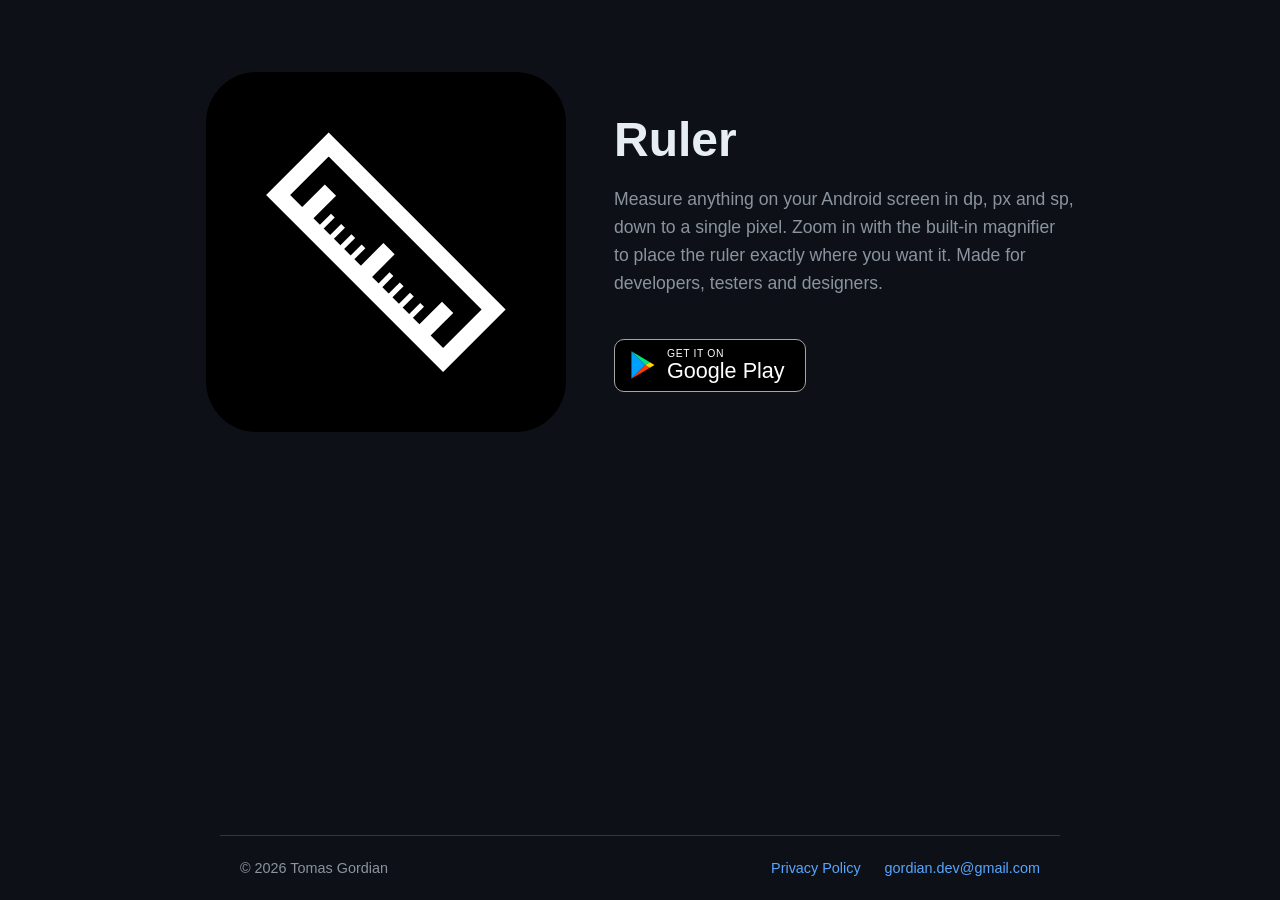
==== index.html @ 3ef55dac "fix: point Google Play button to the app's store listing" ====
<!doctype html>
<html lang="en">
<head>
<meta charset="utf-8">
<meta name="viewport" content="width=device-width, initial-scale=1">
<title>Ruler</title>
<meta name="description" content="Measure anything on your Android screen in dp, px and sp, down to a single pixel. Zoom in with the built-in magnifier to place the ruler exactly where you want it. Made for developers, testers and designers.">
<link rel="icon" type="image/svg+xml" href="favicon.svg">
<link rel="stylesheet" href="style.css">
<style>
  main { flex: 1; width: 100%; box-sizing: border-box; max-width: 960px; margin: 0 auto; padding: 72px 20px; display: flex; align-items: flex-start; justify-content: center; }
  .hero { display: flex; align-items: center; gap: 48px; }
  .icon { flex: none; width: 360px; height: 360px; -webkit-user-drag: none; user-select: none; }
  .hero > div { max-width: 460px; }
  h1 { font-size: 3rem; margin: 0 0 8px; }
  p { font-size: 1.1rem; line-height: 1.6; color: #8b949e; }
  .button { display: inline-block; margin: 24px 6px 0; padding: 12px 24px; background: #238636; color: #fff; text-decoration: none; border-radius: 8px; font-weight: 600; }
  .button:hover { background: #2ea043; }
  .play { display: inline-flex; align-items: center; gap: 10px; margin: 24px 0 0; padding: 8px 20px 8px 14px; background: #000; color: #fff; text-decoration: none; border: 1px solid #a6a6a6; border-radius: 10px; text-align: left; vertical-align: top; }
  .play:hover { background: #1a1a1a; }
  .play svg { width: 28px; height: 30px; }
  .play small { display: block; font-size: 0.65rem; letter-spacing: 0.06em; text-transform: uppercase; line-height: 1.1; }
  .play strong { display: block; font-size: 1.35rem; font-weight: 500; line-height: 1.1; }
  @media (max-width: 640px) { .hero { flex-direction: column; gap: 24px; text-align: center; } .icon { width: 180px; height: 180px; } .hero > div { max-width: none; } }
</style>
</head>
<body>
<main>
  <div class="hero">
  <img class="icon" draggable="false" src="icon.svg" alt="Ruler icon" width="360" height="360">
  <div>
  <h1>Ruler</h1>
  <p>Measure anything on your Android screen in dp, px and sp, down to a single pixel. Zoom in with the built-in magnifier to place the ruler exactly where you want it. Made for developers, testers and designers.</p>
  <a class="play" href="https://play.google.com/store/apps/details?id=com.gordian.ruler">
    <svg viewBox="0 0 24 26" aria-hidden="true"><path fill="#00A0FF" d="M2 1L14 13L2 25Z"/><path fill="#00E676" d="M2 1L18 10.6L14 13Z"/><path fill="#FF3D00" d="M2 25L18 15.4L14 13Z"/><path fill="#FFD600" d="M18 10.6L22 13L18 15.4L14 13Z"/></svg>
    <span><small>Get it on</small><strong>Google Play</strong></span>
  </a>
  </div>
  </div>
</main>
<footer>
  <span>&copy; 2026 Tomas Gordian</span>
  <nav><a href="privacy-policy/">Privacy Policy</a><a href="mailto:gordian.dev@gmail.com">gordian.dev@gmail.com</a></nav>
</footer>
</body>
</html>
---- style.css ----
body { font-family: -apple-system, BlinkMacSystemFont, "Segoe UI", Roboto, sans-serif; margin: 0; min-height: 100vh; display: flex; flex-direction: column; background: #0d1117; color: #e6edf3; }
footer { width: 100%; box-sizing: border-box; max-width: 840px; margin: 0 auto; padding: 24px 20px; border-top: 1px solid #30363d; display: flex; justify-content: space-between; flex-wrap: wrap; gap: 8px 24px; color: #8b949e; font-size: 0.9rem; }
footer a { color: #58a6ff; text-decoration: none; }
footer a:hover { text-decoration: underline; }
footer nav { display: flex; gap: 24px; }
@media (max-width: 640px) { footer { flex-direction: column; align-items: center; text-align: center; } }
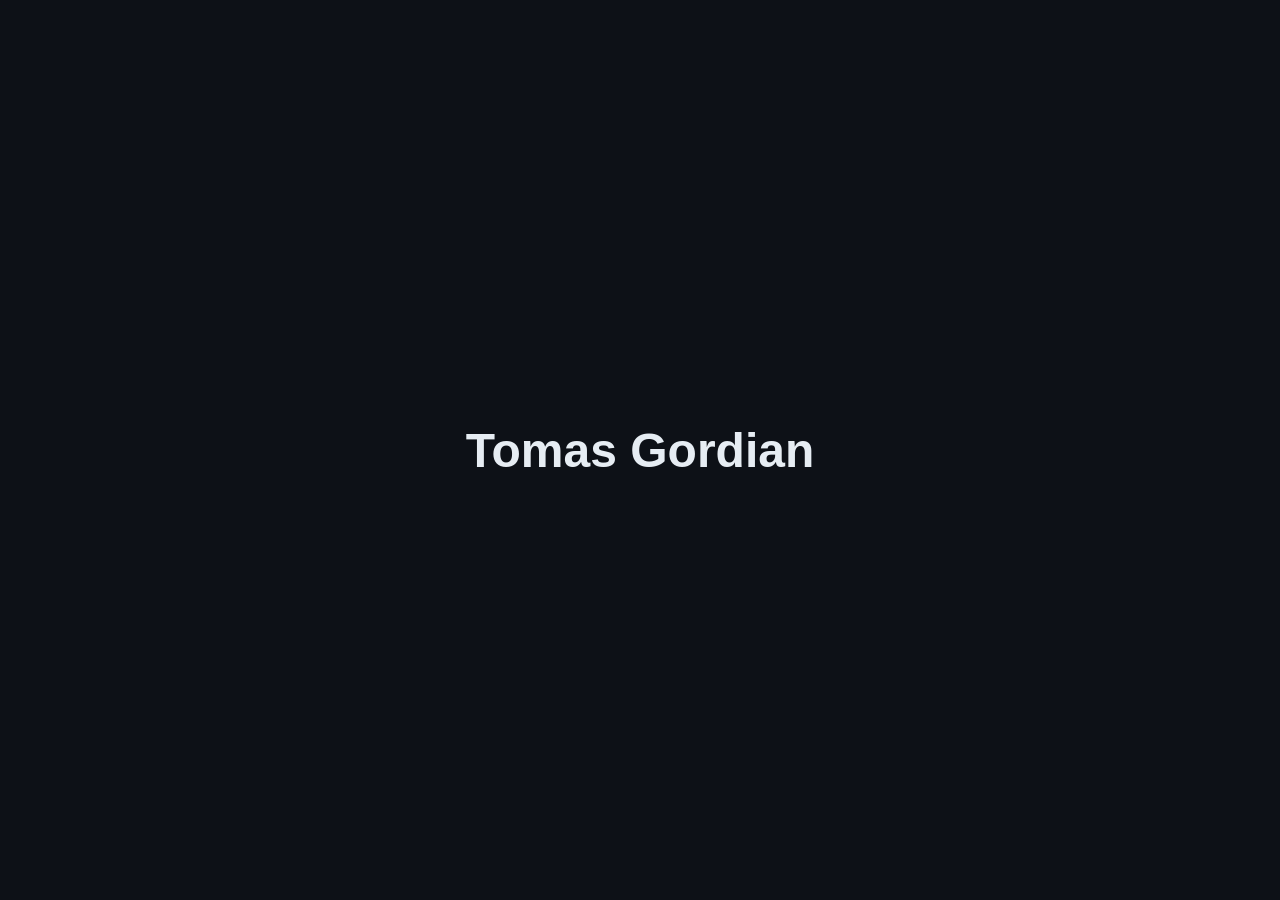
==== commit 2576fda1: "refactor: move Ruler site to /ruler-app and add personal root page The root of tomasgordian.com now " ====
--- a/index.html
+++ b/index.html
@@ -3,44 +3,16 @@
 <head>
 <meta charset="utf-8">
 <meta name="viewport" content="width=device-width, initial-scale=1">
-<title>Ruler</title>
-<meta name="description" content="Measure anything on your Android screen in dp, px and sp, down to a single pixel. Zoom in with the built-in magnifier to place the ruler exactly where you want it. Made for developers, testers and designers.">
-<link rel="icon" type="image/svg+xml" href="favicon.svg">
+<title>Tomas Gordian</title>
 <link rel="stylesheet" href="style.css">
 <style>
-  main { flex: 1; width: 100%; box-sizing: border-box; max-width: 960px; margin: 0 auto; padding: 72px 20px; display: flex; align-items: flex-start; justify-content: center; }
-  .hero { display: flex; align-items: center; gap: 48px; }
-  .icon { flex: none; width: 360px; height: 360px; -webkit-user-drag: none; user-select: none; }
-  .hero > div { max-width: 460px; }
-  h1 { font-size: 3rem; margin: 0 0 8px; }
-  p { font-size: 1.1rem; line-height: 1.6; color: #8b949e; }
-  .button { display: inline-block; margin: 24px 6px 0; padding: 12px 24px; background: #238636; color: #fff; text-decoration: none; border-radius: 8px; font-weight: 600; }
-  .button:hover { background: #2ea043; }
-  .play { display: inline-flex; align-items: center; gap: 10px; margin: 24px 0 0; padding: 8px 20px 8px 14px; background: #000; color: #fff; text-decoration: none; border: 1px solid #a6a6a6; border-radius: 10px; text-align: left; vertical-align: top; }
-  .play:hover { background: #1a1a1a; }
-  .play svg { width: 28px; height: 30px; }
-  .play small { display: block; font-size: 0.65rem; letter-spacing: 0.06em; text-transform: uppercase; line-height: 1.1; }
-  .play strong { display: block; font-size: 1.35rem; font-weight: 500; line-height: 1.1; }
-  @media (max-width: 640px) { .hero { flex-direction: column; gap: 24px; text-align: center; } .icon { width: 180px; height: 180px; } .hero > div { max-width: none; } }
+  main { flex: 1; display: flex; align-items: center; justify-content: center; padding: 20px; }
+  h1 { font-size: 3rem; margin: 0; text-align: center; }
 </style>
 </head>
 <body>
 <main>
-  <div class="hero">
-  <img class="icon" draggable="false" src="icon.svg" alt="Ruler icon" width="360" height="360">
-  <div>
-  <h1>Ruler</h1>
-  <p>Measure anything on your Android screen in dp, px and sp, down to a single pixel. Zoom in with the built-in magnifier to place the ruler exactly where you want it. Made for developers, testers and designers.</p>
-  <a class="play" href="https://play.google.com/store/apps/details?id=com.gordian.ruler">
-    <svg viewBox="0 0 24 26" aria-hidden="true"><path fill="#00A0FF" d="M2 1L14 13L2 25Z"/><path fill="#00E676" d="M2 1L18 10.6L14 13Z"/><path fill="#FF3D00" d="M2 25L18 15.4L14 13Z"/><path fill="#FFD600" d="M18 10.6L22 13L18 15.4L14 13Z"/></svg>
-    <span><small>Get it on</small><strong>Google Play</strong></span>
-  </a>
-  </div>
-  </div>
+  <h1>Tomas Gordian</h1>
 </main>
-<footer>
-  <span>&copy; 2026 Tomas Gordian</span>
-  <nav><a href="privacy-policy/">Privacy Policy</a><a href="mailto:gordian.dev@gmail.com">gordian.dev@gmail.com</a></nav>
-</footer>
 </body>
 </html>
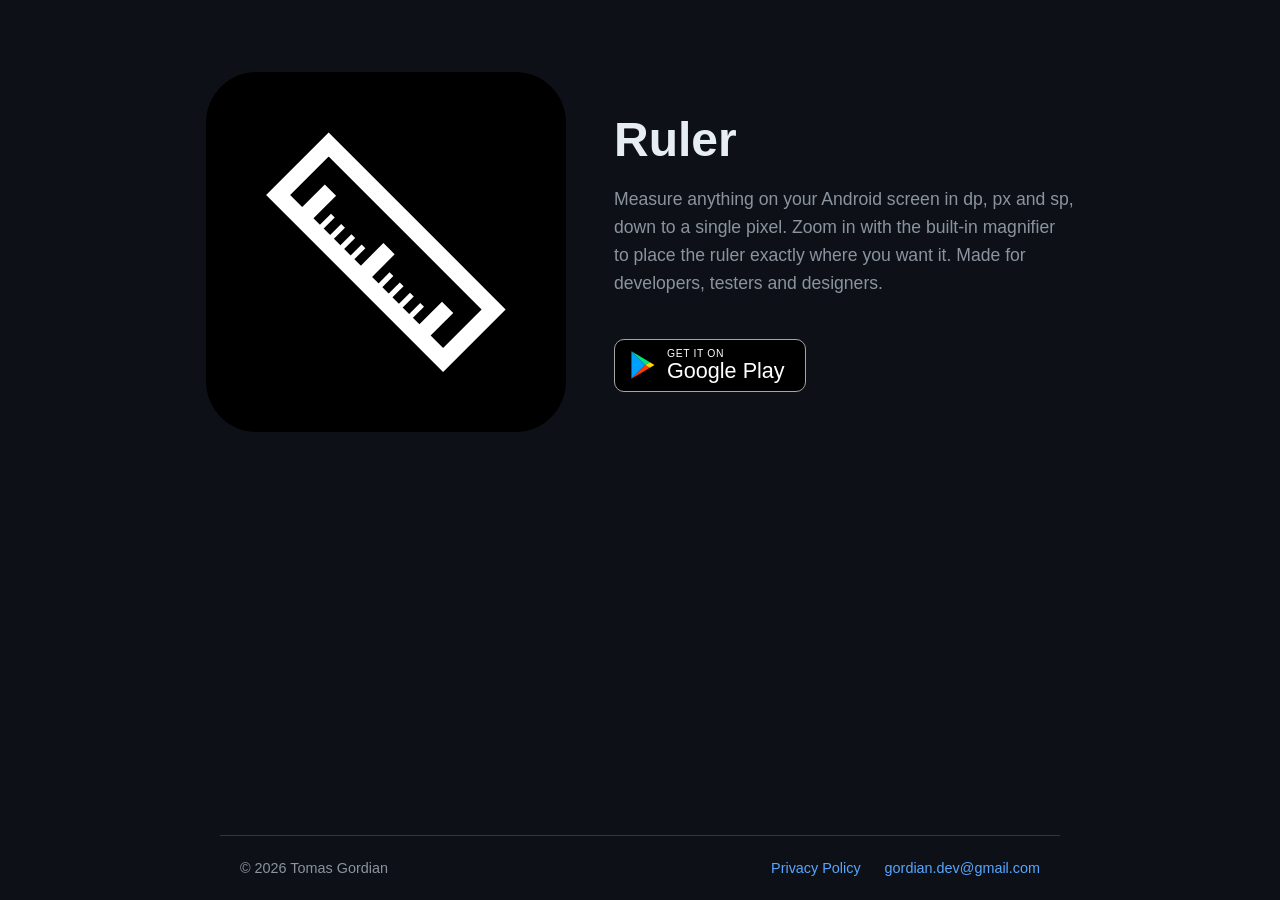
==== commit be36178a: "feat: add Ruler landing page and privacy policy Co-Authored-By: Claude Opus 5.5 <noreply@anthropic.c" ====
--- a/index.html
+++ b/index.html
@@ -3,16 +3,44 @@
 <head>
 <meta charset="utf-8">
 <meta name="viewport" content="width=device-width, initial-scale=1">
-<title>Tomas Gordian</title>
+<title>Ruler</title>
+<meta name="description" content="Measure anything on your Android screen in dp, px and sp, down to a single pixel. Zoom in with the built-in magnifier to place the ruler exactly where you want it. Made for developers, testers and designers.">
+<link rel="icon" type="image/svg+xml" href="favicon.svg">
 <link rel="stylesheet" href="style.css">
 <style>
-  main { flex: 1; display: flex; align-items: center; justify-content: center; padding: 20px; }
-  h1 { font-size: 3rem; margin: 0; text-align: center; }
+  main { flex: 1; width: 100%; box-sizing: border-box; max-width: 960px; margin: 0 auto; padding: 72px 20px; display: flex; align-items: flex-start; justify-content: center; }
+  .hero { display: flex; align-items: center; gap: 48px; }
+  .icon { flex: none; width: 360px; height: 360px; -webkit-user-drag: none; user-select: none; }
+  .hero > div { max-width: 460px; }
+  h1 { font-size: 3rem; margin: 0 0 8px; }
+  p { font-size: 1.1rem; line-height: 1.6; color: #8b949e; }
+  .button { display: inline-block; margin: 24px 6px 0; padding: 12px 24px; background: #238636; color: #fff; text-decoration: none; border-radius: 8px; font-weight: 600; }
+  .button:hover { background: #2ea043; }
+  .play { display: inline-flex; align-items: center; gap: 10px; margin: 24px 0 0; padding: 8px 20px 8px 14px; background: #000; color: #fff; text-decoration: none; border: 1px solid #a6a6a6; border-radius: 10px; text-align: left; vertical-align: top; }
+  .play:hover { background: #1a1a1a; }
+  .play svg { width: 28px; height: 30px; }
+  .play small { display: block; font-size: 0.65rem; letter-spacing: 0.06em; text-transform: uppercase; line-height: 1.1; }
+  .play strong { display: block; font-size: 1.35rem; font-weight: 500; line-height: 1.1; }
+  @media (max-width: 640px) { .hero { flex-direction: column; gap: 24px; text-align: center; } .icon { width: 180px; height: 180px; } .hero > div { max-width: none; } }
 </style>
 </head>
 <body>
 <main>
-  <h1>Tomas Gordian</h1>
+  <div class="hero">
+  <img class="icon" draggable="false" src="icon.svg" alt="Ruler icon" width="360" height="360">
+  <div>
+  <h1>Ruler</h1>
+  <p>Measure anything on your Android screen in dp, px and sp, down to a single pixel. Zoom in with the built-in magnifier to place the ruler exactly where you want it. Made for developers, testers and designers.</p>
+  <a class="play" href="https://play.google.com/store/apps/details?id=com.gordian.ruler">
+    <svg viewBox="0 0 24 26" aria-hidden="true"><path fill="#00A0FF" d="M2 1L14 13L2 25Z"/><path fill="#00E676" d="M2 1L18 10.6L14 13Z"/><path fill="#FF3D00" d="M2 25L18 15.4L14 13Z"/><path fill="#FFD600" d="M18 10.6L22 13L18 15.4L14 13Z"/></svg>
+    <span><small>Get it on</small><strong>Google Play</strong></span>
+  </a>
+  </div>
+  </div>
 </main>
+<footer>
+  <span>&copy; 2026 Tomas Gordian</span>
+  <nav><a href="privacy-policy/">Privacy Policy</a><a href="mailto:gordian.dev@gmail.com">gordian.dev@gmail.com</a></nav>
+</footer>
 </body>
 </html>
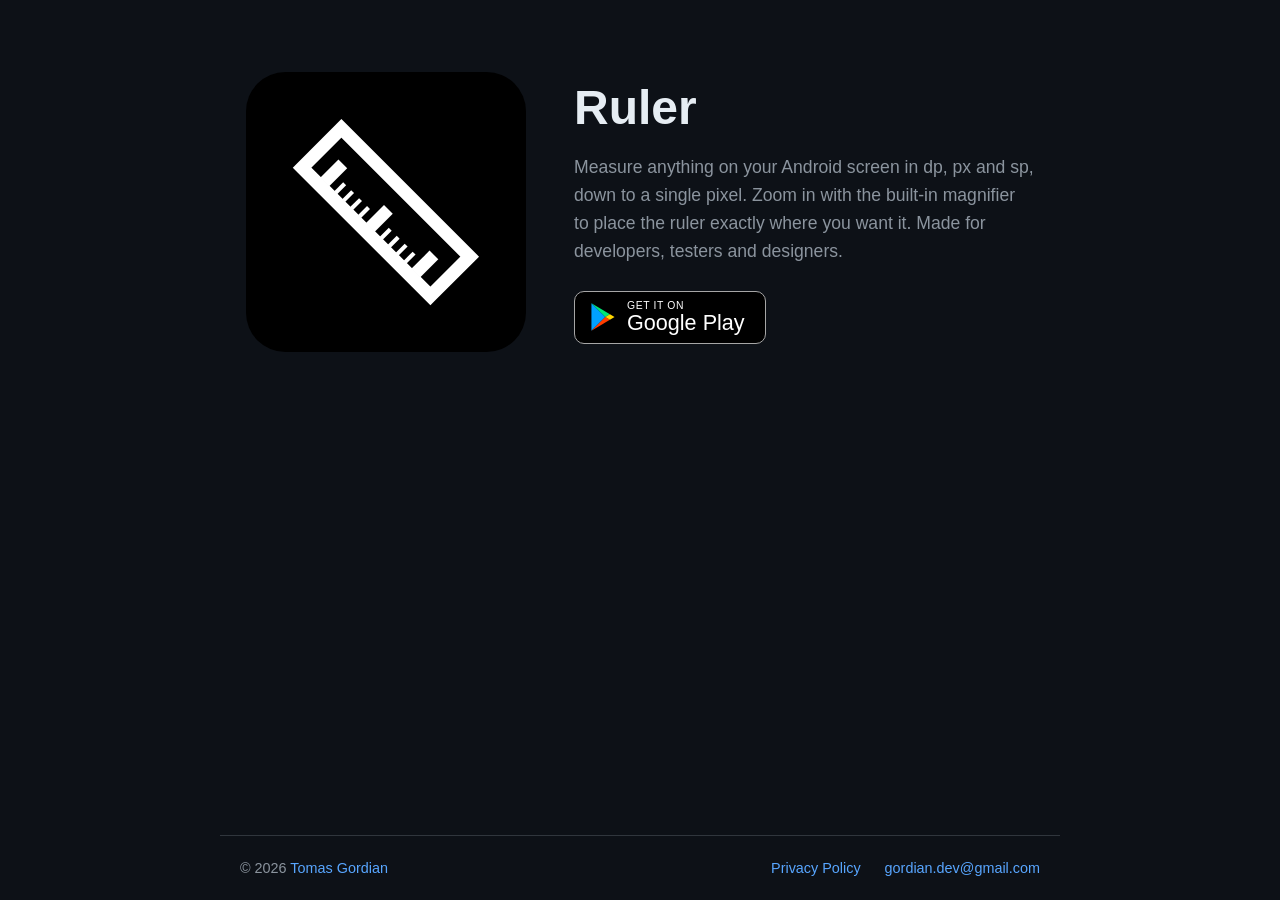
==== commit a4496574: "style: link footer name to tomasgordian.com and tighten hero layout Shrink the app icon from 360px t" ====
--- a/index.html
+++ b/index.html
@@ -10,13 +10,13 @@
 <style>
   main { flex: 1; width: 100%; box-sizing: border-box; max-width: 960px; margin: 0 auto; padding: 72px 20px; display: flex; align-items: flex-start; justify-content: center; }
   .hero { display: flex; align-items: center; gap: 48px; }
-  .icon { flex: none; width: 360px; height: 360px; -webkit-user-drag: none; user-select: none; }
+  .icon { flex: none; width: 280px; height: 280px; -webkit-user-drag: none; user-select: none; }
   .hero > div { max-width: 460px; }
   h1 { font-size: 3rem; margin: 0 0 8px; }
   p { font-size: 1.1rem; line-height: 1.6; color: #8b949e; }
   .button { display: inline-block; margin: 24px 6px 0; padding: 12px 24px; background: #238636; color: #fff; text-decoration: none; border-radius: 8px; font-weight: 600; }
   .button:hover { background: #2ea043; }
-  .play { display: inline-flex; align-items: center; gap: 10px; margin: 24px 0 0; padding: 8px 20px 8px 14px; background: #000; color: #fff; text-decoration: none; border: 1px solid #a6a6a6; border-radius: 10px; text-align: left; vertical-align: top; }
+  .play { display: inline-flex; align-items: center; gap: 10px; margin: 8px 0 0; padding: 8px 20px 8px 14px; background: #000; color: #fff; text-decoration: none; border: 1px solid #a6a6a6; border-radius: 10px; text-align: left; vertical-align: top; }
   .play:hover { background: #1a1a1a; }
   .play svg { width: 28px; height: 30px; }
   .play small { display: block; font-size: 0.65rem; letter-spacing: 0.06em; text-transform: uppercase; line-height: 1.1; }
@@ -27,7 +27,7 @@
 <body>
 <main>
   <div class="hero">
-  <img class="icon" draggable="false" src="icon.svg" alt="Ruler icon" width="360" height="360">
+  <img class="icon" draggable="false" src="icon.svg" alt="Ruler icon" width="280" height="280">
   <div>
   <h1>Ruler</h1>
   <p>Measure anything on your Android screen in dp, px and sp, down to a single pixel. Zoom in with the built-in magnifier to place the ruler exactly where you want it. Made for developers, testers and designers.</p>
@@ -39,7 +39,7 @@
   </div>
 </main>
 <footer>
-  <span>&copy; 2026 Tomas Gordian</span>
+  <span>&copy; 2026 <a href="https://tomasgordian.com">Tomas Gordian</a></span>
   <nav><a href="privacy-policy/">Privacy Policy</a><a href="mailto:gordian.dev@gmail.com">gordian.dev@gmail.com</a></nav>
 </footer>
 </body>
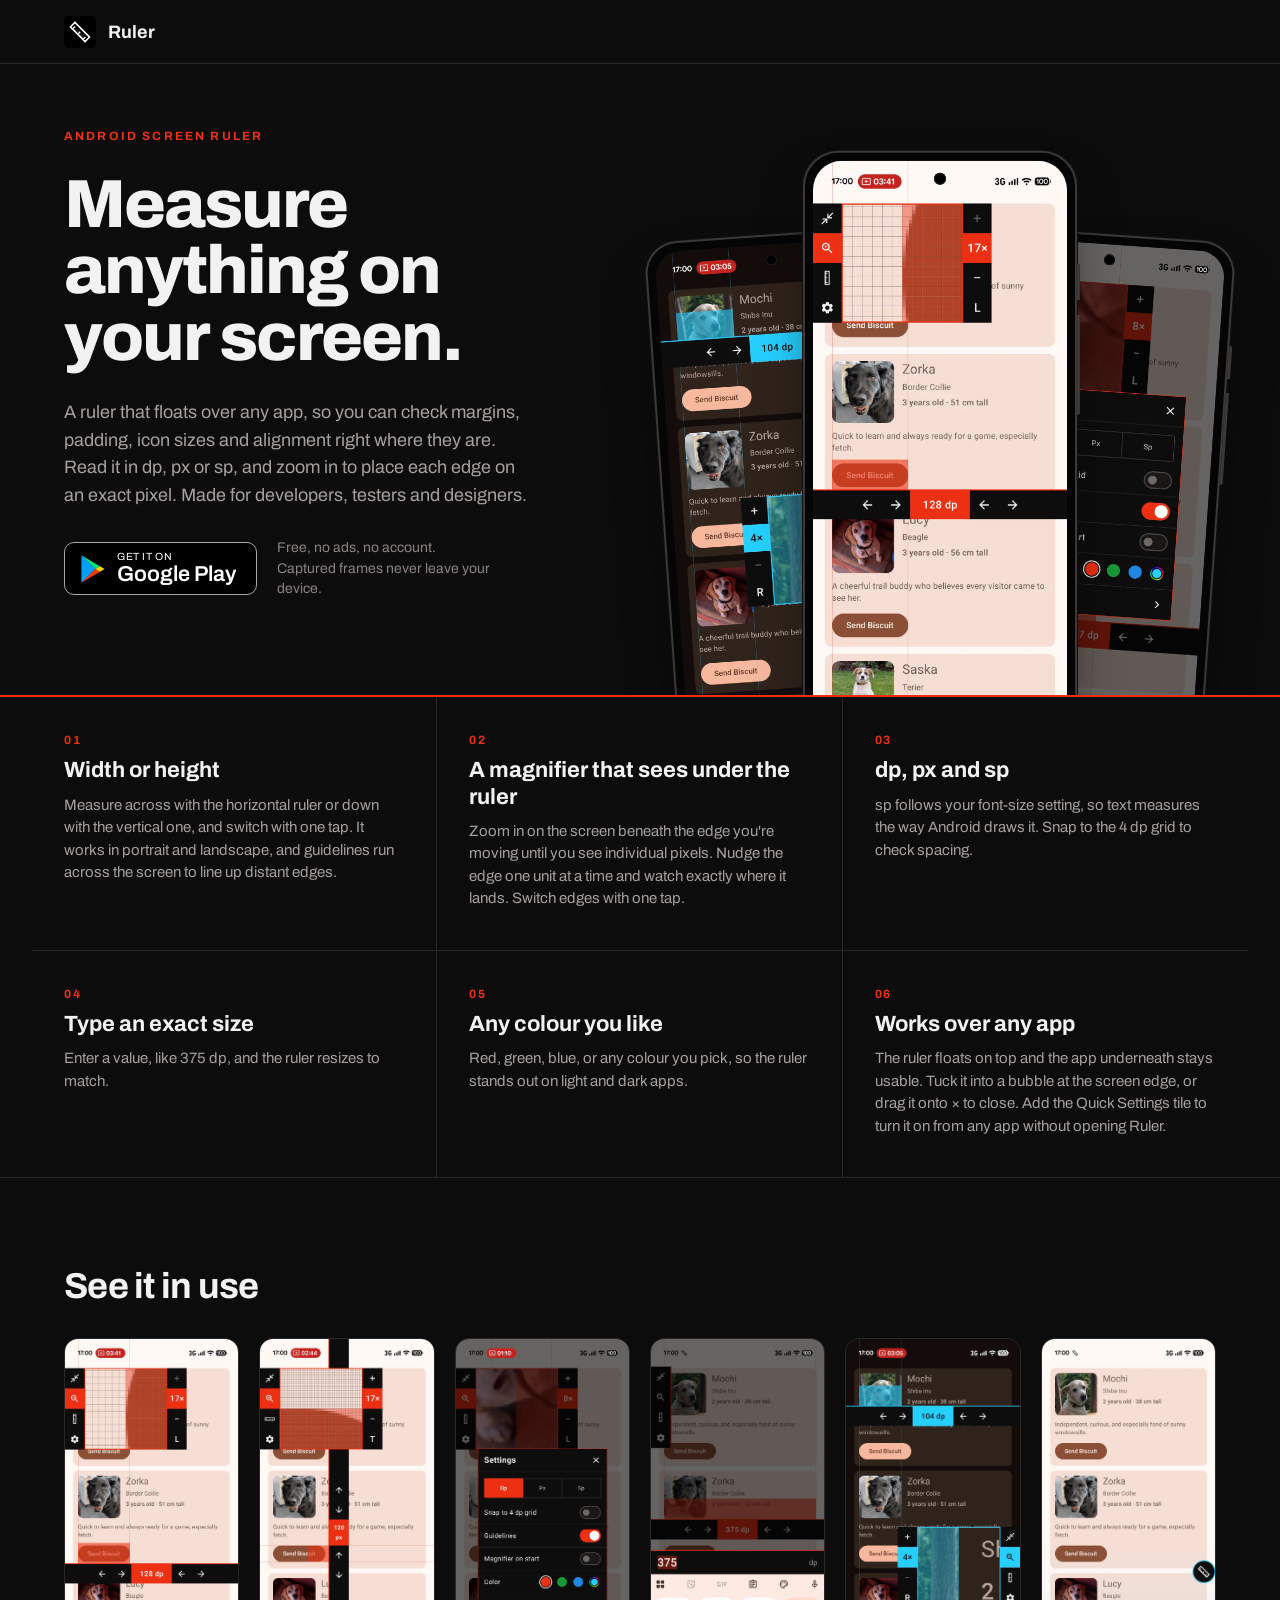
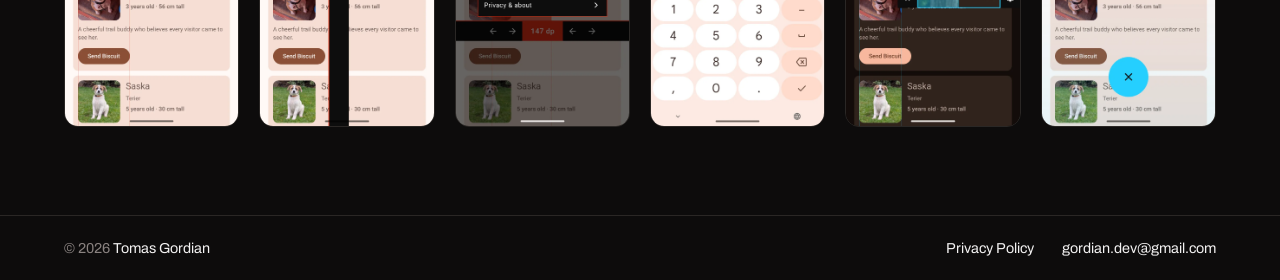
==== commit 6165ce6b: "feat: redesign landing page with feature grid and screenshot gallery Rework the hero with three Pixe" ====
--- a/index.html
+++ b/index.html
@@ -1,46 +1,87 @@
 <!doctype html>
 <html lang="en">
+
 <head>
 <meta charset="utf-8">
 <meta name="viewport" content="width=device-width, initial-scale=1">
-<title>Ruler</title>
-<meta name="description" content="Measure anything on your Android screen in dp, px and sp, down to a single pixel. Zoom in with the built-in magnifier to place the ruler exactly where you want it. Made for developers, testers and designers.">
+<title>Ruler — measure anything on your Android screen</title>
+<meta name="description" content="A ruler that floats over any Android app. Measure in dp, px and sp, down to a single pixel, with a built-in magnifier. Made for developers, testers and designers.">
+<meta name="theme-color" content="#0d0c0c">
+<meta property="og:title" content="Ruler — measure anything on your Android screen">
+<meta property="og:description" content="A ruler that floats over any Android app. Measure in dp, px and sp, down to a single pixel.">
+<meta property="og:url" content="https://ruler.tomasgordian.com/">
 <link rel="icon" type="image/svg+xml" href="favicon.svg">
-<link rel="stylesheet" href="style.css">
-<style>
-  main { flex: 1; width: 100%; box-sizing: border-box; max-width: 960px; margin: 0 auto; padding: 72px 20px; display: flex; align-items: flex-start; justify-content: center; }
-  .hero { display: flex; align-items: center; gap: 48px; }
-  .icon { flex: none; width: 280px; height: 280px; -webkit-user-drag: none; user-select: none; }
-  .hero > div { max-width: 460px; }
-  h1 { font-size: 3rem; margin: 0 0 8px; }
-  p { font-size: 1.1rem; line-height: 1.6; color: #8b949e; }
-  .button { display: inline-block; margin: 24px 6px 0; padding: 12px 24px; background: #238636; color: #fff; text-decoration: none; border-radius: 8px; font-weight: 600; }
-  .button:hover { background: #2ea043; }
-  .play { display: inline-flex; align-items: center; gap: 10px; margin: 8px 0 0; padding: 8px 20px 8px 14px; background: #000; color: #fff; text-decoration: none; border: 1px solid #a6a6a6; border-radius: 10px; text-align: left; vertical-align: top; }
-  .play:hover { background: #1a1a1a; }
-  .play svg { width: 28px; height: 30px; }
-  .play small { display: block; font-size: 0.65rem; letter-spacing: 0.06em; text-transform: uppercase; line-height: 1.1; }
-  .play strong { display: block; font-size: 1.35rem; font-weight: 500; line-height: 1.1; }
-  @media (max-width: 640px) { .hero { flex-direction: column; gap: 24px; text-align: center; } .icon { width: 180px; height: 180px; } .hero > div { max-width: none; } }
-</style>
+<link rel="preconnect" href="https://fonts.googleapis.com">
+<link rel="preconnect" href="https://fonts.gstatic.com" crossorigin>
+<link href="https://fonts.googleapis.com/css2?family=Archivo:wght@400;600;700;800&display=swap" rel="stylesheet">
+<link rel="stylesheet" href="css/style.css">
+<link rel="stylesheet" href="css/home.css">
+<script src="js/gallery.js" defer></script>
 </head>
+
 <body>
-<main>
-  <div class="hero">
-  <img class="icon" draggable="false" src="icon.svg" alt="Ruler icon" width="280" height="280">
-  <div>
-  <h1>Ruler</h1>
-  <p>Measure anything on your Android screen in dp, px and sp, down to a single pixel. Zoom in with the built-in magnifier to place the ruler exactly where you want it. Made for developers, testers and designers.</p>
-  <a class="play" href="https://play.google.com/store/apps/details?id=com.gordian.ruler">
-    <svg viewBox="0 0 24 26" aria-hidden="true"><path fill="#00A0FF" d="M2 1L14 13L2 25Z"/><path fill="#00E676" d="M2 1L18 10.6L14 13Z"/><path fill="#FF3D00" d="M2 25L18 15.4L14 13Z"/><path fill="#FFD600" d="M18 10.6L22 13L18 15.4L14 13Z"/></svg>
-    <span><small>Get it on</small><strong>Google Play</strong></span>
-  </a>
-  </div>
-  </div>
+<header class="top">
+  <a class="brand" href="./"><img src="icon.svg" alt="" width="32" height="32">Ruler</a></header>
+
+<main style="overflow-x: clip;">
+  <section class="hero">
+    <div class="hero-copy">
+      <div class="kicker">Android screen ruler</div>
+      <h1>Measure anything on your screen.</h1>
+      <p class="lede">A ruler that floats over any app, so you can check margins, padding, icon sizes and alignment right where they are. Read it in dp, px or sp, and zoom in to place each edge on an exact pixel. Made for developers, testers and designers.</p>
+      <div class="cta">
+        <a class="play" href="https://play.google.com/store/apps/details?id=com.gordian.ruler">
+          <svg viewBox="0 0 24 26" aria-hidden="true"><path fill="#00A0FF" d="M2 1L14 13L2 25Z"/><path fill="#00E676" d="M2 1L18 10.6L14 13Z"/><path fill="#FF3D00" d="M2 25L18 15.4L14 13Z"/><path fill="#FFD600" d="M18 10.6L22 13L18 15.4L14 13Z"/></svg>
+          <span><small>Get it on</small><strong>Google Play</strong></span>
+        </a>
+        <span class="note">Free, no ads, no account. Captured frames never leave your device.</span>
+      </div>
+    </div>
+    <div class="phones" aria-hidden="true">
+      <div class="phone left"><img src="screenshots/custom-color-dark.webp" alt="" width="800" height="1785"></div>
+      <div class="phone mid"><img src="screenshots/measure-width.webp" alt="" width="800" height="1785" fetchpriority="high"></div>
+      <div class="phone right"><img src="screenshots/settings.webp" alt="" width="800" height="1785"></div>
+    </div>
+  </section>
+
+  <section class="features" id="features" aria-label="Features">
+    <ul class="grid">
+      <li class="feature"><div class="num">01</div><h3>Width or height</h3><p>Measure across with the horizontal ruler or down with the vertical one, and switch with one tap. It works in portrait and landscape, and guidelines run across the screen to line up distant edges.</p></li>
+      <li class="feature"><div class="num">02</div><h3>A magnifier that sees under the ruler</h3><p>Zoom in on the screen beneath the edge you're moving until you see individual pixels. Nudge the edge one unit at a time and watch exactly where it lands. Switch edges with one tap.</p></li>
+      <li class="feature"><div class="num">03</div><h3>dp, px and sp</h3><p>sp follows your font-size setting, so text measures the way Android draws it. Snap to the 4 dp grid to check spacing.</p></li>
+      <li class="feature"><div class="num">04</div><h3>Type an exact size</h3><p>Enter a value, like 375 dp, and the ruler resizes to match.</p></li>
+      <li class="feature"><div class="num">05</div><h3>Any colour you like</h3><p>Red, green, blue, or any colour you pick, so the ruler stands out on light and dark apps.</p></li>
+      <li class="feature"><div class="num">06</div><h3>Works over any app</h3><p>The ruler floats on top and the app underneath stays usable. Tuck it into a bubble at the screen edge, or drag it onto × to close. Add the Quick Settings tile to turn it on from any app without opening Ruler.</p></li>
+    </ul>
+  </section>
+
+  <section class="shots" id="screenshots">
+    <div class="shots-inner">
+      <h2>See it in use</h2>
+      <ul class="shot-row">
+        <li class="frame"><button type="button" class="shot"><img src="screenshots/measure-width.webp" alt="Horizontal ruler measuring a Send Biscuit button at 128 dp, magnifier zoomed to 17× on its left edge" width="800" height="1785" loading="lazy"></button></li>
+        <li class="frame"><button type="button" class="shot"><img src="screenshots/measure-height.webp" alt="Vertical ruler measuring a Send Biscuit button at 120 px, magnifier zoomed to 17× on its top edge" width="800" height="1785" loading="lazy"></button></li>
+        <li class="frame"><button type="button" class="shot"><img src="screenshots/settings.webp" alt="Settings panel with units, grid snap, guidelines, magnifier and colour options" width="800" height="1785" loading="lazy"></button></li>
+        <li class="frame"><button type="button" class="shot"><img src="screenshots/size-editor.webp" alt="Size editor with 375 dp typed in and the number keyboard open" width="800" height="1785" loading="lazy"></button></li>
+        <li class="frame"><button type="button" class="shot"><img src="screenshots/custom-color-dark.webp" alt="Teal ruler measuring a 104 dp avatar in a dark-themed app" width="800" height="1785" loading="lazy"></button></li>
+        <li class="frame"><button type="button" class="shot"><img src="screenshots/out-of-the-way.webp" alt="Ruler collapsed into a bubble at the screen edge, with the close target shown at the bottom" width="800" height="1785" loading="lazy"></button></li>
+      </ul>
+    </div>
+  </section>
 </main>
+
+<dialog class="viewer" aria-label="Screenshots" tabindex="-1">
+  <img class="viewer-img" alt="">
+  <button type="button" class="viewer-prev" aria-label="Previous screenshot"><svg viewBox="0 0 24 24" fill="none" stroke="currentColor" stroke-width="2" stroke-linecap="round" stroke-linejoin="round" aria-hidden="true"><path d="M15 18l-6-6 6-6"/></svg></button>
+  <button type="button" class="viewer-next" aria-label="Next screenshot"><svg viewBox="0 0 24 24" fill="none" stroke="currentColor" stroke-width="2" stroke-linecap="round" stroke-linejoin="round" aria-hidden="true"><path d="M9 18l6-6-6-6"/></svg></button>
+  <button type="button" class="viewer-close" aria-label="Close"><svg viewBox="0 0 24 24" fill="none" stroke="currentColor" stroke-width="2" stroke-linecap="round" aria-hidden="true"><path d="M6 6l12 12M18 6L6 18"/></svg></button>
+  <p class="viewer-count" aria-live="polite"></p>
+</dialog>
+
 <footer>
   <span>&copy; 2026 <a href="https://tomasgordian.com">Tomas Gordian</a></span>
   <nav><a href="privacy-policy/">Privacy Policy</a><a href="mailto:gordian.dev@gmail.com">gordian.dev@gmail.com</a></nav>
 </footer>
+
 </body>
 </html>
--- a/css/style.css
+++ b/css/style.css
@@ -0,0 +1,28 @@
+:root {
+  --bg: #0d0c0c;
+  --surface: #161413;
+  --line: #2a2725;
+  --line-strong: #4a4644;
+  --text: #f3f2f2;
+  --text-2: #a5a09d;
+  --text-3: #8a8381;
+  --accent: #ec3013;
+  --accent-hover: #f1522f;
+  --pad: clamp(20px, 5vw, 64px);
+  --edge: max(var(--pad), calc((100% - 1280px) / 2 + var(--pad)));
+}
+* { box-sizing: border-box; }
+html { scroll-behavior: smooth; }
+body { font-family: Archivo, -apple-system, BlinkMacSystemFont, "Segoe UI", Roboto, sans-serif; margin: 0; min-height: 100vh; display: flex; flex-direction: column; background: var(--bg); color: var(--text); -webkit-font-smoothing: antialiased; }
+a { color: var(--text); text-decoration: none; }
+a:hover { color: var(--accent-hover); }
+:focus-visible { outline: 2px solid var(--accent); outline-offset: 2px; }
+img { max-width: 100%; }
+
+.top { height: 64px; display: flex; align-items: center; padding: 0 var(--edge); border-bottom: 1px solid var(--line); }
+.brand { display: flex; align-items: center; gap: 12px; font-size: 18px; font-weight: 700; }
+.brand img { width: 32px; height: 32px; }
+
+footer { width: 100%; margin-top: auto; padding: 24px var(--edge); border-top: 1px solid var(--line); display: flex; justify-content: space-between; flex-wrap: wrap; gap: 8px 24px; color: var(--text-3); font-size: 0.9rem; }
+footer nav { display: flex; gap: 28px; flex-wrap: wrap; }
+@media (max-width: 640px) { footer { flex-direction: column; } }
--- a/css/home.css
+++ b/css/home.css
@@ -0,0 +1,84 @@
+
+.hero { display: grid; grid-template-columns: minmax(0, 1fr) minmax(0, 1fr); gap: 48px; padding: 48px var(--pad) 0; align-items: end; max-width: 1280px; width: 100%; margin: 0 auto; }
+.hero-copy { display: flex; flex-direction: column; gap: 28px; padding-bottom: 96px; }
+.kicker { font-size: 12px; font-weight: 700; letter-spacing: 0.18em; text-transform: uppercase; color: var(--accent); }
+h1 { margin: 0; font-size: clamp(44px, 6vw, 68px); line-height: 0.98; font-weight: 800; letter-spacing: -0.03em; text-wrap: balance; }
+.lede { margin: 0; max-width: 470px; font-size: 18px; line-height: 1.55; color: var(--text-2); text-wrap: pretty; }
+.cta { display: flex; align-items: center; gap: 20px; flex-wrap: wrap; }
+.note { max-width: 220px; font-size: 14px; line-height: 1.45; color: var(--text-3); }
+
+.play { display: inline-flex; align-items: center; gap: 10px; padding: 8px 20px 8px 14px; background: #000; color: #fff; border: 1px solid #a6a6a6; border-radius: 10px; }
+.play:hover { background: #1a1a1a; color: #fff; }
+.play svg { width: 28px; height: 30px; }
+.play small { display: block; font-size: 0.65rem; letter-spacing: 0.06em; text-transform: uppercase; line-height: 1.1; }
+.play strong { display: block; font-size: 1.35rem; font-weight: 600; line-height: 1.1; }
+
+.phones { position: relative; }
+.phone { position: absolute; bottom: 0; width: 45%; padding: 1.5%; border-radius: 12.5% / 5.6%; background: #050505; box-shadow: 0 0 0 2px #3b3836, 0 0 0 3px #121010, 0 30px 60px -20px rgb(0 0 0 / 0.8); }
+.phone::before { content: ""; position: absolute; top: 3.4%; left: 50%; width: 4.4%; aspect-ratio: 1; margin-left: -2.2%; border-radius: 50%; background: #000; box-shadow: inset 0 0 0 1px #1d1c1c; z-index: 1; }
+.phone::after { content: ""; position: absolute; right: -5px; top: 19%; width: 3px; height: 26%; border-radius: 0 2px 2px 0; background: linear-gradient(#3b3836 0 24%, transparent 24% 34%, #3b3836 34%); }
+.phone img { display: block; width: 100%; height: auto; aspect-ratio: 1280 / 2856; object-fit: cover; border-radius: 11.4% / 5.1%; }
+.phone.left { left: 0; transform: translateY(14%) rotate(-4deg); }
+.phone.mid { position: relative; left: 50%; margin-left: -24.5%; width: 49%; z-index: 2; transform: translateY(7%); }
+.phone.right { right: 0; transform: translateY(14%) rotate(4deg); }
+
+.features { position: relative; z-index: 3; background: var(--bg); border-top: 2px solid var(--accent); padding: 0 max(0px, calc(var(--pad) - 32px)); }
+.grid { display: grid; grid-template-columns: repeat(3, minmax(0, 1fr)); max-width: 1216px; margin: 0 auto; padding: 0; list-style: none; }
+.feature { padding: 36px 32px 40px; border-right: 1px solid var(--line); border-bottom: 1px solid var(--line); display: flex; flex-direction: column; gap: 10px; }
+.feature:nth-child(3n) { border-right: none; }
+.feature:nth-child(n+4) { border-bottom: none; }
+.num { font-size: 12px; font-weight: 700; letter-spacing: 0.14em; color: var(--accent); }
+h3 { margin: 0; font-size: 22px; line-height: 1.2; font-weight: 700; }
+.feature p { margin: 0; font-size: 15px; line-height: 1.5; color: var(--text-2); }
+
+.shots { padding: 88px var(--pad); border-top: 1px solid var(--line); }
+.shots-inner { max-width: 1152px; margin: 0 auto; display: flex; flex-direction: column; gap: 32px; }
+h2 { margin: 0; font-size: 36px; font-weight: 700; letter-spacing: -0.02em; }
+.shot-row { display: grid; grid-template-columns: repeat(6, minmax(0, 1fr)); gap: 20px; margin: 0; padding: 0; list-style: none; }
+.shot-row .frame { border-radius: 14px; overflow: hidden; border: 1px solid var(--line); transition: transform 160ms ease, border-color 160ms ease; }
+@media (hover: hover) { .shot-row .frame:hover { border-color: var(--line-strong); transform: translateY(-4px); } }
+@media (prefers-reduced-motion: reduce) { .shot-row .frame { transition: none; } .shot-row .frame:hover { transform: none; } }
+.shot-row img { display: block; width: 100%; height: auto; }
+.shot { display: block; width: 100%; padding: 0; border: 0; background: none; cursor: pointer; }
+.shot:focus-visible { outline-offset: -2px; }
+
+html:has(.viewer[open]) { overflow: hidden; }
+.viewer { width: 100%; height: 100%; max-width: none; max-height: none; margin: 0; padding: 0; border: 0; background: transparent; color: var(--text); }
+.viewer[open] { display: grid; place-items: center; }
+.viewer:focus { outline: none; }
+.viewer::backdrop { background: rgb(0 0 0 / 0.94); }
+.viewer-img { display: block; height: min(86vh, 1785px); width: auto; max-width: calc(100vw - 32px); object-fit: contain; border-radius: 24px; border: 1px solid var(--line-strong); touch-action: pan-y; user-select: none; -webkit-user-drag: none; }
+.viewer button { position: absolute; display: grid; place-items: center; width: 48px; height: 48px; padding: 0; border: 1px solid var(--line-strong); border-radius: 50%; background: rgb(255 255 255 / 0.06); color: var(--text); cursor: pointer; }
+.viewer button:hover { background: rgb(255 255 255 / 0.14); }
+.viewer button[hidden] { display: none; }
+.viewer button svg { width: 22px; height: 22px; }
+.viewer-close { top: 20px; right: 20px; }
+.viewer-prev { left: 24px; top: 50%; margin-top: -24px; }
+.viewer-next { right: 24px; top: 50%; margin-top: -24px; }
+.viewer-count { position: absolute; bottom: 20px; left: 0; right: 0; margin: 0; text-align: center; font-size: 14px; color: var(--text-2); }
+
+@media (max-width: 900px) {
+  .hero { grid-template-columns: 1fr; padding-top: 56px; gap: 8px; }
+  .hero-copy { padding-bottom: 32px; }
+  .phones { max-width: 520px; width: 100%; margin: 0 auto; }
+  .grid { grid-template-columns: repeat(2, minmax(0, 1fr)); }
+  .feature:nth-child(n) { border-right: 1px solid var(--line); border-bottom: 1px solid var(--line); }
+  .feature:nth-child(2n) { border-right: none; }
+  .feature:nth-child(n+5) { border-bottom: none; }
+  .shot-row { grid-template-columns: none; grid-auto-flow: column; grid-auto-columns: 200px; overflow-x: auto; scroll-snap-type: x mandatory; scroll-padding: 0 var(--pad); margin: 0 calc(-1 * var(--pad)); padding: 0 var(--pad) 8px; scrollbar-width: none; }
+  .shot-row li { scroll-snap-align: start; }
+}
+@media (max-width: 600px) {
+  .features { padding: 0; }
+  .grid { grid-template-columns: 1fr; }
+  .feature:nth-child(n) { border-right: none; border-bottom: 1px solid var(--line); padding: 28px var(--pad); }
+  .feature:last-child { border-bottom: none; }
+  .shots { padding: 64px var(--pad); }
+  .shot-row { grid-auto-columns: 168px; gap: 16px; }
+  .viewer-img { height: min(78vh, 1785px); }
+  .viewer-prev, .viewer-next { top: auto; bottom: 12px; margin-top: 0; }
+  .viewer-prev { left: 16px; }
+  .viewer-next { right: 16px; }
+  .viewer-close { top: 12px; right: 12px; }
+  .viewer-count { bottom: 26px; }
+}
